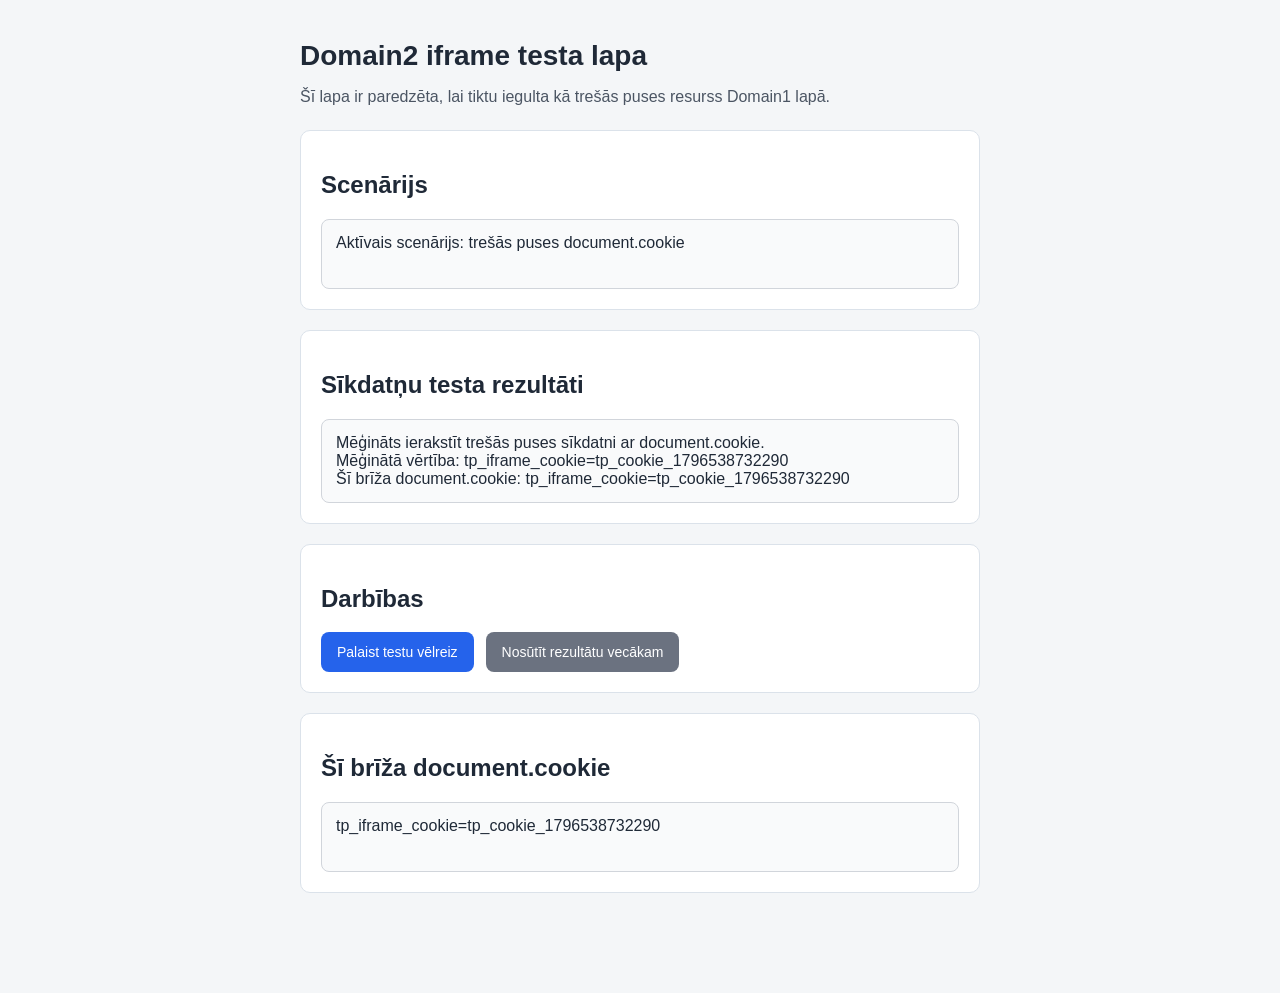
==== thirdparty.html @ cfa567f3 "commit" ====
<!doctype html>
<html lang="lv">
<head>
    <meta charset="UTF-8">
    <meta name="viewport" content="width=device-width, initial-scale=1.0">
    <title>Domain2 trešās puses tests</title>
    <link rel="stylesheet" href="style.css">
</head>
<body>
    <main class="container narrow">
        <h1>Domain2 iframe testa lapa</h1>
        <p class="subtitle">
            Šī lapa ir paredzēta, lai tiktu iegulta kā trešās puses resurss Domain1 lapā.
        </p>

        <section class="card">
            <h2>Scenārijs</h2>
            <div id="modeInfo" class="result-box">Nosaka scenāriju...</div>
        </section>

        <section class="card">
            <h2>Sīkdatņu testa rezultāti</h2>
            <div id="result" class="result-box">Tiek veikts tests...</div>
        </section>

        <section class="card">
            <h2>Darbības</h2>
            <div class="button-group">
                <button id="setCookieBtn">Palaist testu vēlreiz</button>
                <button id="sendMessageBtn" class="secondary">Nosūtīt rezultātu vecākam</button>
            </div>
        </section>

        <section class="card">
            <h2>Šī brīža document.cookie</h2>
            <div id="cookieValue" class="result-box">(pārbauda...)</div>
        </section>
    </main>

    <script>
        const resultBox = document.getElementById("result");
        const cookieValue = document.getElementById("cookieValue");
        const modeInfo = document.getElementById("modeInfo");
        const setCookieBtn = document.getElementById("setCookieBtn");
        const sendMessageBtn = document.getElementById("sendMessageBtn");

        const mode = new URLSearchParams(window.location.search).get("mode") || "js";
        let lastPayload = {
            source: "domain2-iframe",
            mode,
            status: "not-run",
            cookie: "",
            receivedCookieHeader: null,
            parsedCookieValue: null
        };

        modeInfo.textContent = mode === "server"
            ? "Aktīvais scenārijs: trešās puses Set-Cookie"
            : "Aktīvais scenārijs: trešās puses document.cookie";

        function refreshCookieDisplay() {
            cookieValue.textContent = document.cookie || "(empty)";
        }

        async function runJsCookieScenario() {
            const value = "tp_cookie_" + Date.now();

            try {
                document.cookie = `tp_iframe_cookie=${value}; path=/; SameSite=None; Secure`;
                lastPayload = {
                    source: "domain2-iframe",
                    mode: "js",
                    status: "Mēģināts ierakstīt trešās puses sīkdatni ar document.cookie",
                    cookie: document.cookie || "(empty)",
                    receivedCookieHeader: null,
                    parsedCookieValue: null
                };

                resultBox.textContent =
                    "Mēģināts ierakstīt trešās puses sīkdatni ar document.cookie.\n" +
                    `Mēģinātā vērtība: tp_iframe_cookie=${value}\n` +
                    `Šī brīža document.cookie: ${document.cookie || "(empty)"}`;
            } catch (error) {
                lastPayload = {
                    source: "domain2-iframe",
                    mode: "js",
                    status: `Neizdevās ierakstīt sīkdatni: ${error.message}`,
                    cookie: document.cookie || "(empty)",
                    receivedCookieHeader: null,
                    parsedCookieValue: null
                };

                resultBox.textContent =
                    "Neizdevās ierakstīt trešās puses sīkdatni ar document.cookie.\n" +
                    `Iemesls: ${error.message}`;
            }

            refreshCookieDisplay();
        }

        async function runServerCookieScenario() {
            const testId = "tp_server_" + Date.now();

            try {
                const setResponse = await fetch(`/api/set-third-cookie?test_id=${encodeURIComponent(testId)}`, {
                    method: "GET",
                    credentials: "include"
                });
                const setData = await setResponse.json();

                const showResponse = await fetch("/api/show-third-cookie", {
                    method: "GET",
                    credentials: "include"
                });
                const showData = await showResponse.json();

                lastPayload = {
                    source: "domain2-iframe",
                    mode: "server",
                    status: "Trešās puses Set-Cookie scenārijs izpildīts",
                    cookie: document.cookie || "(empty)",
                    receivedCookieHeader: showData.receivedCookieHeader || null,
                    parsedCookieValue: showData.parsedCookieValue || null
                };

                resultBox.textContent =
                    "Trešās puses Set-Cookie scenārijs izpildīts.\n" +
                    `Set endpoint statuss: ${setResponse.status}\n` +
                    `Iestatītā vērtība: ${setData.cookieValue || "(nav)"}\n` +
                    `Show endpoint statuss: ${showResponse.status}\n` +
                    `Serveris saņēma Cookie galveni: ${showData.receivedCookieHeader || "(nav)"}\n` +
                    `Serveris redz tp_cookie_server: ${showData.parsedCookieValue || "(nav)"}`;
            } catch (error) {
                lastPayload = {
                    source: "domain2-iframe",
                    mode: "server",
                    status: `Trešās puses Set-Cookie scenārijs neizdevās: ${error.message}`,
                    cookie: document.cookie || "(empty)",
                    receivedCookieHeader: null,
                    parsedCookieValue: null
                };

                resultBox.textContent =
                    "Trešās puses Set-Cookie scenārijs neizdevās.\n" +
                    `Iemesls: ${error.message}`;
            }

            refreshCookieDisplay();
        }

        function sendMessageToParent() {
            if (window.parent && window.parent !== window) {
                window.parent.postMessage(lastPayload, "*");
            }
        }

        async function runScenario() {
            if (mode === "server") {
                await runServerCookieScenario();
            } else {
                await runJsCookieScenario();
            }
            sendMessageToParent();
        }

        setCookieBtn.addEventListener("click", runScenario);
        sendMessageBtn.addEventListener("click", sendMessageToParent);

        runScenario();
    </script>
</body>
</html>
---- style.css ----
* {
    box-sizing: border-box;
}

body {
    margin: 0;
    font-family: Arial, sans-serif;
    background: #f4f6f8;
    color: #1f2937;
}

.container {
    max-width: 900px;
    margin: 40px auto;
    padding: 0 20px 40px;
}

.container.narrow {
    max-width: 720px;
}

h1 {
    margin-bottom: 10px;
    font-size: 28px;
}

.subtitle {
    margin-bottom: 24px;
    color: #4b5563;
}

.card {
    background: #ffffff;
    border: 1px solid #dbe2ea;
    border-radius: 10px;
    padding: 20px;
    margin-bottom: 20px;
}

.result-box {
    min-height: 70px;
    padding: 14px;
    border: 1px solid #d1d5db;
    border-radius: 8px;
    background: #f9fafb;
    white-space: pre-wrap;
    word-break: break-word;
}

.button-group {
    display: flex;
    flex-wrap: wrap;
    gap: 12px;
}

button {
    padding: 12px 16px;
    border: none;
    border-radius: 8px;
    background: #2563eb;
    color: white;
    cursor: pointer;
    font-size: 14px;
}

button:hover {
    opacity: 0.92;
}

button.secondary {
    background: #6b7280;
}

a {
    color: #2563eb;
    text-decoration: none;
}

a:hover {
    text-decoration: underline;
}
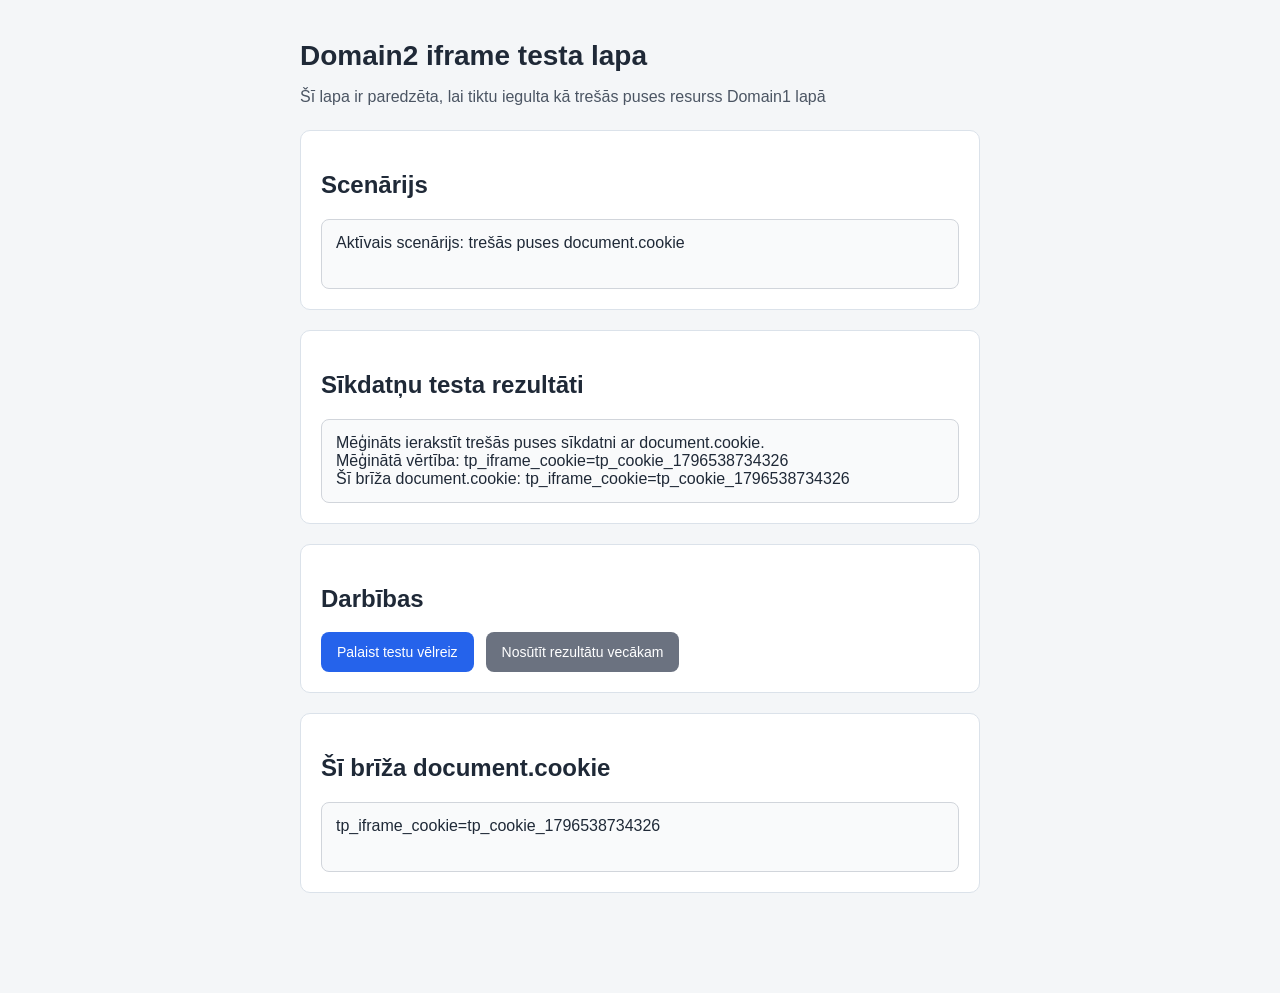
==== commit 57bff9ae: "Quick fix" ====
--- a/thirdparty.html
+++ b/thirdparty.html
@@ -10,7 +10,7 @@
     <main class="container narrow">
         <h1>Domain2 iframe testa lapa</h1>
         <p class="subtitle">
-            Šī lapa ir paredzēta, lai tiktu iegulta kā trešās puses resurss Domain1 lapā.
+            Šī lapa ir paredzēta, lai tiktu iegulta kā trešās puses resurss Domain1 lapā
         </p>
 
         <section class="card">
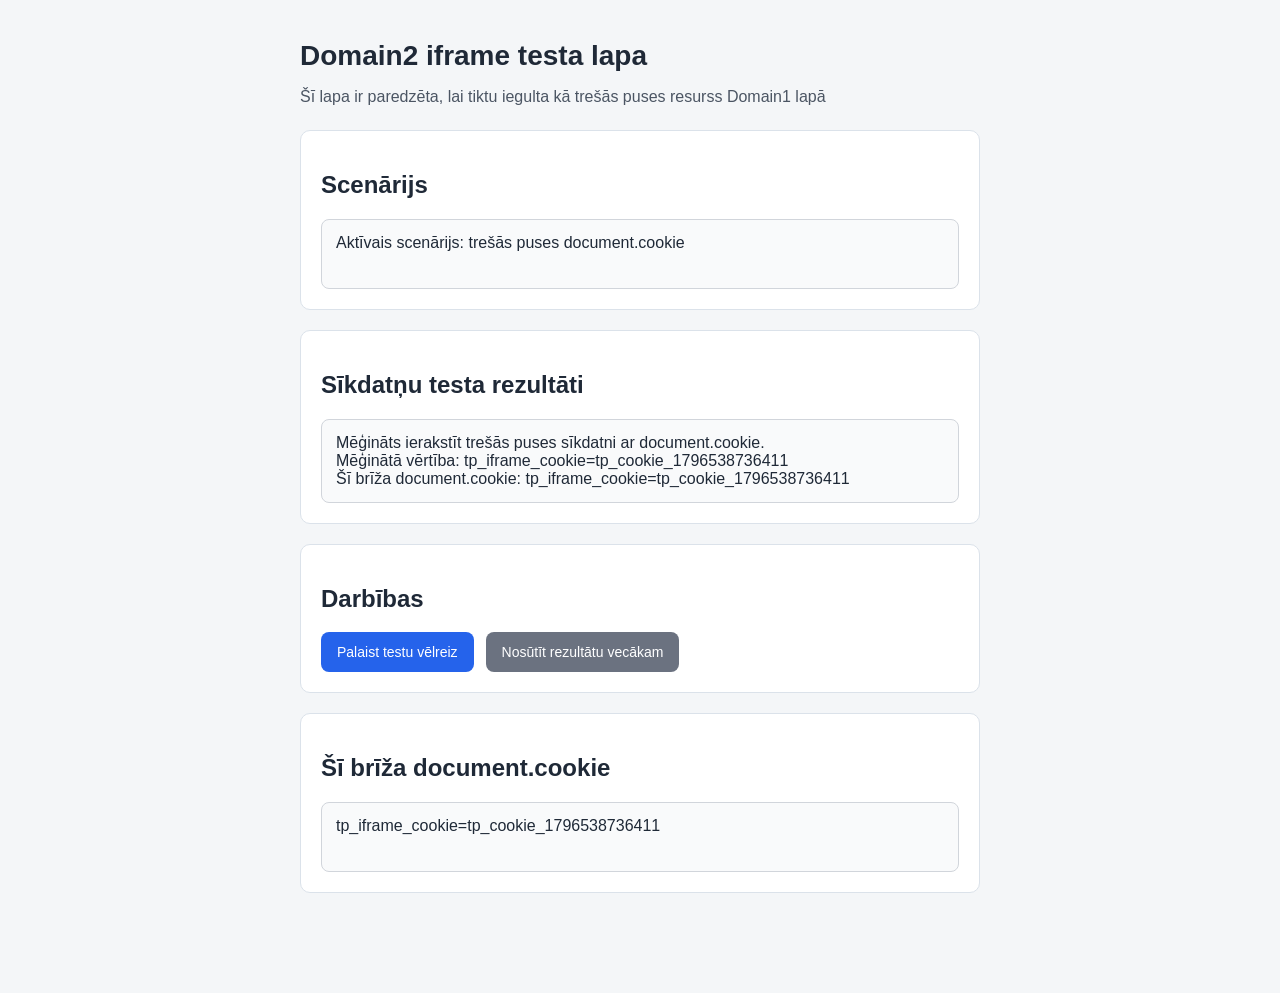
==== commit a599d13c: "Fix2" ====
--- a/thirdparty.html
+++ b/thirdparty.html
@@ -106,7 +106,9 @@
                     method: "GET",
                     credentials: "include"
                 });
-                const setData = await setResponse.json();
+                const setText = await setResponse.text();
+                console.log("set-first-cookie raw response:", setText);
+                const setData = JSON.parse(setText);
 
                 const showResponse = await fetch("/api/show-third-cookie", {
                     method: "GET",
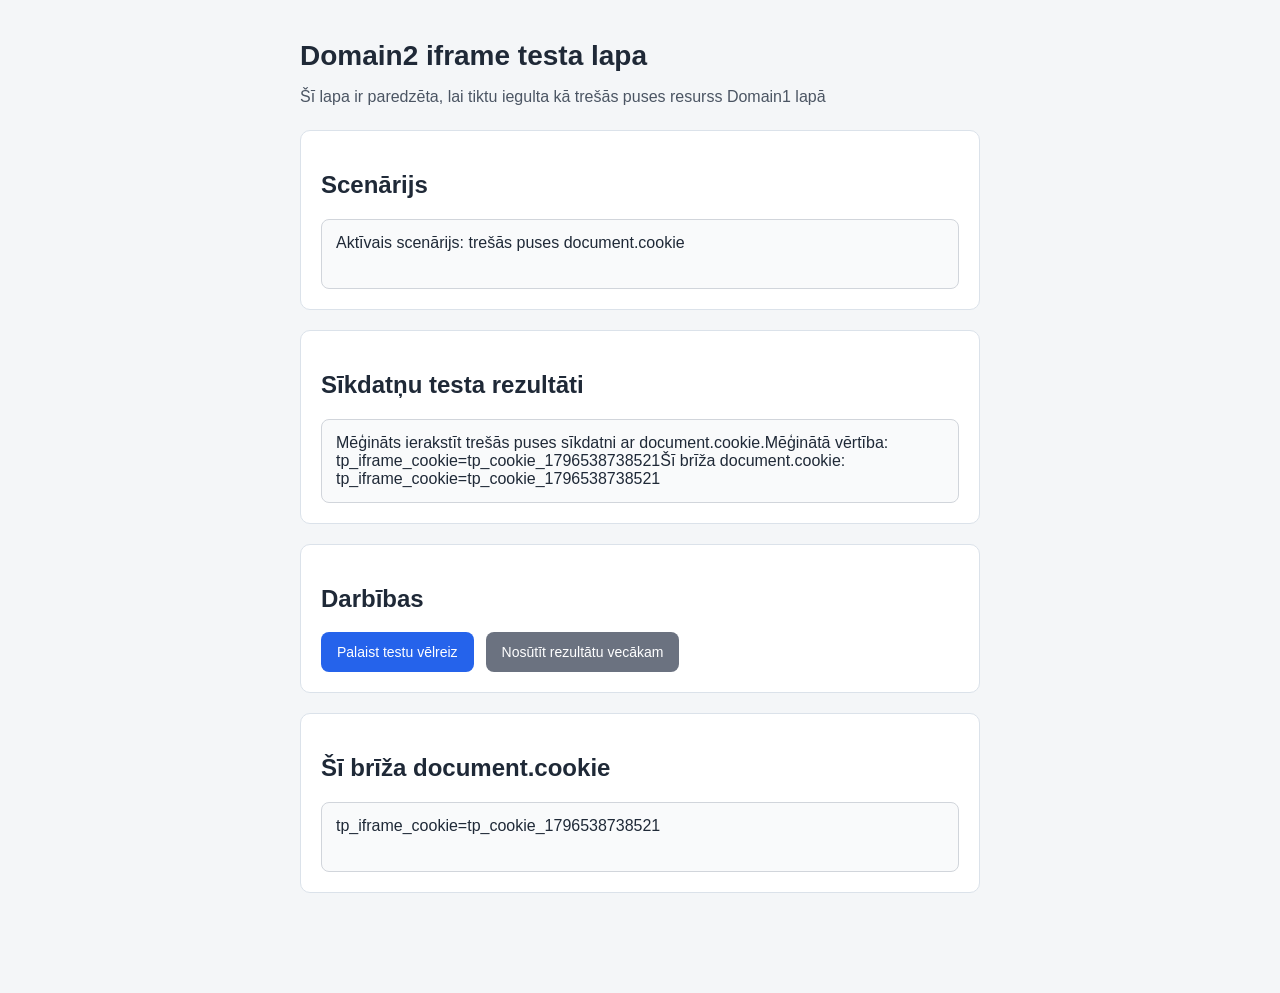
==== commit aac380db: "Refactor cookie handling and scenario execution" ====
--- a/thirdparty.html
+++ b/thirdparty.html
@@ -51,12 +51,23 @@
             status: "not-run",
             cookie: "",
             receivedCookieHeader: null,
-            parsedCookieValue: null
+            parsedCookieValue: null,
+            hasStorageAccess: undefined,
+            requestStorageAccessSupported: undefined,
+            requestStorageAccessResult: null
         };
 
-        modeInfo.textContent = mode === "server"
-            ? "Aktīvais scenārijs: trešās puses Set-Cookie"
-            : "Aktīvais scenārijs: trešās puses document.cookie";
+        const modeTextMap = {
+            server: "Aktīvais scenārijs: trešās puses Set-Cookie",
+            js: "Aktīvais scenārijs: trešās puses document.cookie",
+            chips: "Aktīvais scenārijs: trešās puses CHIPS / Partitioned Cookies",
+            "storage-access": "Aktīvais scenārijs: Storage Access API"
+        };
+
+        modeInfo.textContent = modeTextMap[mode] || `Aktīvais scenārijs: ${mode}`;
+        if (mode === "storage-access") {
+            setCookieBtn.textContent = "Pieprasīt Storage Access";
+        }
 
         function refreshCookieDisplay() {
             cookieValue.textContent = document.cookie || "(empty)";
@@ -68,6 +79,7 @@
             try {
                 document.cookie = `tp_iframe_cookie=${value}; path=/; SameSite=None; Secure`;
                 lastPayload = {
+                    ...lastPayload,
                     source: "domain2-iframe",
                     mode: "js",
                     status: "Mēģināts ierakstīt trešās puses sīkdatni ar document.cookie",
@@ -77,11 +89,12 @@
                 };
 
                 resultBox.textContent =
-                    "Mēģināts ierakstīt trešās puses sīkdatni ar document.cookie.\n" +
-                    `Mēģinātā vērtība: tp_iframe_cookie=${value}\n` +
+                    "Mēģināts ierakstīt trešās puses sīkdatni ar document.cookie." +
+                    `Mēģinātā vērtība: tp_iframe_cookie=${value}` +
                     `Šī brīža document.cookie: ${document.cookie || "(empty)"}`;
             } catch (error) {
                 lastPayload = {
+                    ...lastPayload,
                     source: "domain2-iframe",
                     mode: "js",
                     status: `Neizdevās ierakstīt sīkdatni: ${error.message}`,
@@ -91,7 +104,7 @@
                 };
 
                 resultBox.textContent =
-                    "Neizdevās ierakstīt trešās puses sīkdatni ar document.cookie.\n" +
+                    "Neizdevās ierakstīt trešās puses sīkdatni ar document.cookie." +
                     `Iemesls: ${error.message}`;
             }
 
@@ -106,9 +119,7 @@
                     method: "GET",
                     credentials: "include"
                 });
-                const setText = await setResponse.text();
-                console.log("set-first-cookie raw response:", setText);
-                const setData = JSON.parse(setText);
+                const setData = await setResponse.json();
 
                 const showResponse = await fetch("/api/show-third-cookie", {
                     method: "GET",
@@ -117,6 +128,7 @@
                 const showData = await showResponse.json();
 
                 lastPayload = {
+                    ...lastPayload,
                     source: "domain2-iframe",
                     mode: "server",
                     status: "Trešās puses Set-Cookie scenārijs izpildīts",
@@ -126,14 +138,15 @@
                 };
 
                 resultBox.textContent =
-                    "Trešās puses Set-Cookie scenārijs izpildīts.\n" +
-                    `Set endpoint statuss: ${setResponse.status}\n` +
-                    `Iestatītā vērtība: ${setData.cookieValue || "(nav)"}\n` +
-                    `Show endpoint statuss: ${showResponse.status}\n` +
-                    `Serveris saņēma Cookie galveni: ${showData.receivedCookieHeader || "(nav)"}\n` +
+                    "Trešās puses Set-Cookie scenārijs izpildīts." +
+                    `Set endpoint statuss: ${setResponse.status}` +
+                    `Iestatītā vērtība: ${setData.cookieValue || "(nav)"}` +
+                    `Show endpoint statuss: ${showResponse.status}` +
+                    `Serveris saņēma Cookie galveni: ${showData.receivedCookieHeader || "(nav)"}` +
                     `Serveris redz tp_cookie_server: ${showData.parsedCookieValue || "(nav)"}`;
             } catch (error) {
                 lastPayload = {
+                    ...lastPayload,
                     source: "domain2-iframe",
                     mode: "server",
                     status: `Trešās puses Set-Cookie scenārijs neizdevās: ${error.message}`,
@@ -143,7 +156,131 @@
                 };
 
                 resultBox.textContent =
-                    "Trešās puses Set-Cookie scenārijs neizdevās.\n" +
+                    "Trešās puses Set-Cookie scenārijs neizdevās." +
+                    `Iemesls: ${error.message}`;
+            }
+
+            refreshCookieDisplay();
+        }
+
+        async function runChipsScenario() {
+            const testId = "chips_" + Date.now();
+
+            try {
+                const setResponse = await fetch(`/api/set-third-cookie-chips?test_id=${encodeURIComponent(testId)}`, {
+                    method: "GET",
+                    credentials: "include"
+                });
+                const setData = await setResponse.json();
+
+                const showResponse = await fetch("/api/show-third-cookie-chips", {
+                    method: "GET",
+                    credentials: "include"
+                });
+                const showData = await showResponse.json();
+
+                lastPayload = {
+                    ...lastPayload,
+                    source: "domain2-iframe",
+                    mode: "chips",
+                    status: "Trešās puses CHIPS scenārijs izpildīts",
+                    cookie: document.cookie || "(empty)",
+                    receivedCookieHeader: showData.receivedCookieHeader || null,
+                    parsedCookieValue: showData.parsedCookieValue || null
+                };
+
+                resultBox.textContent =
+                    "Trešās puses CHIPS scenārijs izpildīts." +
+                    `Set endpoint statuss: ${setResponse.status}` +
+                    `Iestatītā vērtība: ${setData.cookieValue || "(nav)"}` +
+                    `Show endpoint statuss: ${showResponse.status}` +
+                    `Serveris saņēma Cookie galveni: ${showData.receivedCookieHeader || "(nav)"}` +
+                    `Serveris redz tp_cookie_partitioned: ${showData.parsedCookieValue || "(nav)"}`;
+            } catch (error) {
+                lastPayload = {
+                    ...lastPayload,
+                    source: "domain2-iframe",
+                    mode: "chips",
+                    status: `Trešās puses CHIPS scenārijs neizdevās: ${error.message}`,
+                    cookie: document.cookie || "(empty)",
+                    receivedCookieHeader: null,
+                    parsedCookieValue: null
+                };
+
+                resultBox.textContent =
+                    "Trešās puses CHIPS scenārijs neizdevās." +
+                    `Iemesls: ${error.message}`;
+            }
+
+            refreshCookieDisplay();
+        }
+
+        async function runStorageAccessScenario() {
+            const supportsHasStorageAccess = typeof document.hasStorageAccess === "function";
+            const supportsRequestStorageAccess = typeof document.requestStorageAccess === "function";
+
+            let hasAccessBefore = "nav atbalsta";
+            let requestResult = "nav izsaukts";
+            let showData = null;
+
+            try {
+                if (supportsHasStorageAccess) {
+                    hasAccessBefore = await document.hasStorageAccess();
+                }
+
+                if (supportsRequestStorageAccess) {
+                    await document.requestStorageAccess();
+                    requestResult = "piešķirta vai pieprasījums izpildīts veiksmīgi";
+                } else {
+                    requestResult = "nav atbalsta";
+                }
+
+                const showResponse = await fetch("/api/show-storage-access-cookie", {
+                    method: "GET",
+                    credentials: "include"
+                });
+                showData = await showResponse.json();
+
+                lastPayload = {
+                    ...lastPayload,
+                    source: "domain2-iframe",
+                    mode: "storage-access",
+                    status: "Storage Access API scenārijs izpildīts",
+                    cookie: document.cookie || "(empty)",
+                    receivedCookieHeader: showData.receivedCookieHeader || null,
+                    parsedCookieValue: showData.parsedCookieValue || null,
+                    hasStorageAccess: hasAccessBefore,
+                    requestStorageAccessSupported: supportsRequestStorageAccess,
+                    requestStorageAccessResult: requestResult
+                };
+
+                resultBox.textContent =
+                    "Storage Access API scenārijs izpildīts." +
+                    `document.hasStorageAccess atbalsts: ${supportsHasStorageAccess}` +
+                    `Piekļuve pirms pieprasījuma: ${hasAccessBefore}` +
+                    `requestStorageAccess atbalsts: ${supportsRequestStorageAccess}` +
+                    `requestStorageAccess rezultāts: ${requestResult}` +
+                    `Serveris saņēma Cookie galveni: ${showData?.receivedCookieHeader || "(nav)"}` +
+                    `Serveris redz saa_cookie: ${showData?.parsedCookieValue || "(nav)"}`;
+            } catch (error) {
+                lastPayload = {
+                    ...lastPayload,
+                    source: "domain2-iframe",
+                    mode: "storage-access",
+                    status: `Storage Access API scenārijs neizdevās: ${error.message}`,
+                    cookie: document.cookie || "(empty)",
+                    receivedCookieHeader: showData?.receivedCookieHeader || null,
+                    parsedCookieValue: showData?.parsedCookieValue || null,
+                    hasStorageAccess: hasAccessBefore,
+                    requestStorageAccessSupported: supportsRequestStorageAccess,
+                    requestStorageAccessResult: error.message
+                };
+
+                resultBox.textContent =
+                    "Storage Access API scenārijs neizdevās." +
+                    `document.hasStorageAccess atbalsts: ${supportsHasStorageAccess}` +
+                    `Piekļuve pirms pieprasījuma: ${hasAccessBefore}` +
+                    `requestStorageAccess atbalsts: ${supportsRequestStorageAccess}` +
                     `Iemesls: ${error.message}`;
             }
 
@@ -156,19 +293,26 @@
             }
         }
 
-        async function runScenario() {
+        async function runScenario(autoSend = true) {
             if (mode === "server") {
                 await runServerCookieScenario();
+            } else if (mode === "chips") {
+                await runChipsScenario();
+            } else if (mode === "storage-access") {
+                await runStorageAccessScenario();
             } else {
                 await runJsCookieScenario();
             }
-            sendMessageToParent();
-        }
-
-        setCookieBtn.addEventListener("click", runScenario);
+
+            if (autoSend) {
+                sendMessageToParent();
+            }
+        }
+
+        setCookieBtn.addEventListener("click", () => runScenario(true));
         sendMessageBtn.addEventListener("click", sendMessageToParent);
 
-        runScenario();
+        runScenario(mode !== "storage-access");
     </script>
 </body>
 </html>
